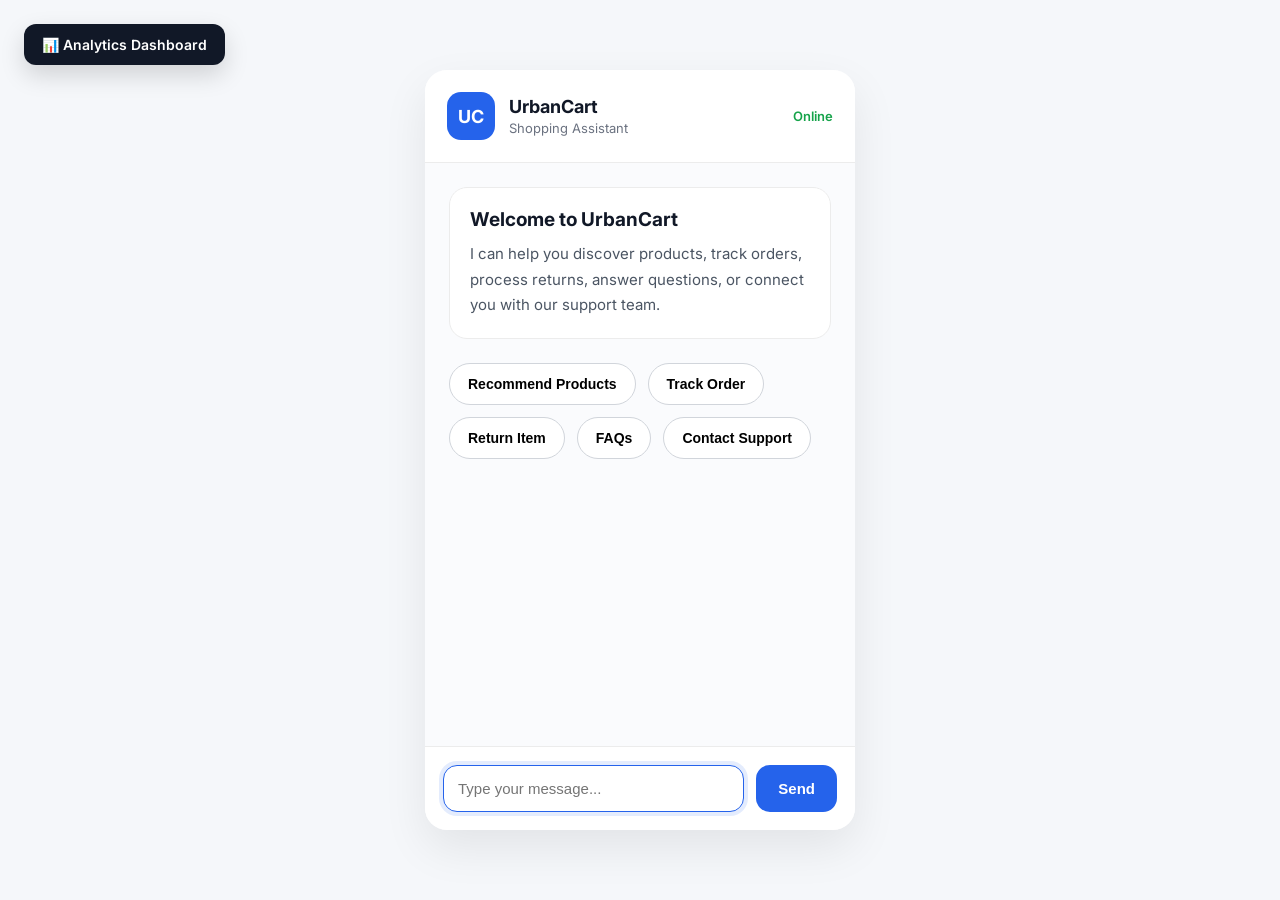
==== frontend/index.html @ 838c339c "UrbanCart AI: full customer support AI system with product recommendations, order tracking, returns," ====
<!DOCTYPE html>
<html lang="en">

<head>
    <meta charset="UTF-8">
    <meta name="viewport" content="width=device-width, initial-scale=1.0">

    <title>UrbanCart AI Assistant</title>

    <!-- Google Font -->
    <link href="https://fonts.googleapis.com/css2?family=Inter:wght@300;400;500;600;700&display=swap" rel="stylesheet">

    <!-- CSS -->
    <link rel="stylesheet" href="css/style.css">
</head>

<body>

    <a href="analytics.html" class="analytics-fab" title="Analytics Dashboard">
        📊 Analytics Dashboard
    </a>

    <div class="chat-container">

        <!-- Header -->
        <div class="chat-header">

            <div class="brand">

                <div class="logo">
                    UC
                </div>

                <div>

                    <h2>UrbanCart</h2>

                    <p>Shopping Assistant</p>

                </div>

            </div>

            <div class="status">
                Online
            </div>

        </div>

        <!-- Chat Body -->
        <div class="chat-body" id="chatBody">

            <div class="bot-message">

                <h3>Welcome to UrbanCart</h3>

                <p>
                    I can help you discover products, track orders,
                    process returns, answer questions,
                    or connect you with our support team.
                </p>

            </div>

            <!-- Quick Actions -->

            <div class="quick-actions">

                <button class="quick-btn">
                    Recommend Products
                </button>

                <button class="quick-btn">
                    Track Order
                </button>

                <button class="quick-btn">
                    Return Item
                </button>

                <button class="quick-btn">
                    FAQs
                </button>

                <button class="quick-btn">
                    Contact Support
                </button>

            </div>

        </div>

        <!-- Footer -->

        <div class="chat-footer">

            <input
                type="text"
                id="messageInput"
                placeholder="Type your message..."
            >

            <button id="sendBtn">

                Send

            </button>

        </div>

    </div>

    <script src="js/app.js"></script>

</body>

</html>
---- frontend/css/style.css ----
/* ======================================================
   UrbanCart AI
   Production Chat UI
====================================================== */

*{
    margin:0;
    padding:0;
    box-sizing:border-box;
}

body{

    font-family:'Inter',sans-serif;

    background:#F5F7FA;

    display:flex;

    justify-content:center;

    align-items:center;

    height:100vh;

    color:#111827;

}

/* ======================================================
   Chat Container
====================================================== */

.chat-container{

    width:430px;

    height:760px;

    background:#FFFFFF;

    border-radius:22px;

    display:flex;

    flex-direction:column;

    overflow:hidden;

    box-shadow:
        0 18px 45px rgba(0,0,0,.08);

}

/* ======================================================
   Header
====================================================== */

.chat-header{

    display:flex;

    justify-content:space-between;

    align-items:center;

    padding:22px;

    border-bottom:1px solid #ECECEC;

    background:#FFFFFF;

}

.brand{

    display:flex;

    align-items:center;

    gap:14px;

}

.logo{

    width:48px;

    height:48px;

    border-radius:14px;

    background:#2563EB;

    color:white;

    display:flex;

    justify-content:center;

    align-items:center;

    font-size:18px;

    font-weight:700;

}

.brand h2{

    font-size:18px;

    font-weight:700;

}

.brand p{

    margin-top:3px;

    font-size:13px;

    color:#6B7280;

}

.status{

    font-size:13px;

    font-weight:600;

    color:#16A34A;

}

/* ======================================================
   Chat Area
====================================================== */

.chat-body{

    flex:1;

    overflow-y:auto;

    padding:24px;

    background:#FAFBFD;

    scroll-behavior:smooth;

}

/* Scrollbar */

.chat-body::-webkit-scrollbar{

    width:6px;

}

.chat-body::-webkit-scrollbar-thumb{

    background:#D6D6D6;

    border-radius:20px;

}

/* ======================================================
   Welcome Card
====================================================== */

.bot-message{

    background:#FFFFFF;

    border:1px solid #ECECEC;

    border-radius:18px;

    padding:20px;

    margin-bottom:24px;

}

.bot-message h3{

    font-size:19px;

    font-weight:700;

    margin-bottom:10px;

}

.bot-message p{

    line-height:1.7;

    color:#4B5563;

    font-size:15px;

}

/* ======================================================
   Quick Actions
====================================================== */

.quick-actions{

    display:flex;

    flex-wrap:wrap;

    gap:12px;

}

.quick-btn{

    background:#FFFFFF;

    border:1px solid #D1D5DB;

    border-radius:40px;

    padding:12px 18px;

    cursor:pointer;

    font-size:14px;

    font-weight:600;

    transition:.25s;

}

.quick-btn:hover{

    background:#2563EB;

    color:white;

    border-color:#2563EB;

    transform:translateY(-2px);

}

/* ======================================================
   User Message
====================================================== */

.user{

    display:flex;

    justify-content:flex-end;

    margin-bottom:18px;

}

.user p{

    background:#2563EB;

    color:white;

    padding:14px 18px;

    border-radius:18px 18px 6px 18px;

    max-width:80%;

    line-height:1.7;

    font-size:15px;

    animation:fadeIn .25s ease;

}

/* ======================================================
   Bot Message
====================================================== */

.bot{

    display:flex;

    justify-content:flex-start;

    margin-bottom:18px;

}

.bot p{

    background:#FFFFFF;

    border:1px solid #E5E7EB;

    color:#111827;

    padding:14px 18px;

    border-radius:18px 18px 18px 6px;

    max-width:80%;

    line-height:1.7;

    font-size:15px;

    white-space:pre-wrap;

    animation:fadeIn .25s ease;

}

/* ======================================================
   Typing Animation
====================================================== */

.typing-indicator{

    display:flex;

    align-items:center;

    gap:6px;

    background:white;

    padding:14px 18px;

    border-radius:18px;

    border:1px solid #E5E7EB;

}

.typing-indicator span{

    width:8px;

    height:8px;

    background:#9CA3AF;

    border-radius:50%;

    animation:typing 1.2s infinite;

}

.typing-indicator span:nth-child(2){

    animation-delay:.2s;

}

.typing-indicator span:nth-child(3){

    animation-delay:.4s;

}

/* ======================================================
   Footer
====================================================== */

.chat-footer{

    display:flex;

    gap:12px;

    padding:18px;

    background:white;

    border-top:1px solid #ECECEC;

}

.chat-footer input{

    flex:1;

    border:1px solid #D1D5DB;

    border-radius:14px;

    padding:14px;

    font-size:15px;

    outline:none;

    transition:.25s;

}

.chat-footer input:focus{

    border-color:#2563EB;

    box-shadow:
        0 0 0 4px rgba(37,99,235,.12);

}

.chat-footer button{

    border:none;

    background:#2563EB;

    color:white;

    padding:14px 22px;

    border-radius:14px;

    cursor:pointer;

    font-size:15px;

    font-weight:600;

    transition:.25s;

}

.chat-footer button:hover{

    background:#1D4ED8;

    transform:translateY(-1px);

}

/* ======================================================
   Animations
====================================================== */

@keyframes fadeIn{

    from{

        opacity:0;

        transform:translateY(10px);

    }

    to{

        opacity:1;

        transform:translateY(0);

    }

}

@keyframes typing{

    0%{

        transform:translateY(0);

        opacity:.4;

    }

    50%{

        transform:translateY(-5px);

        opacity:1;

    }

    100%{

        transform:translateY(0);

        opacity:.4;

    }

}

/* ======================================================
   Mobile
====================================================== */

@media(max-width:480px){

.chat-container{

    width:100%;

    height:100vh;

    border-radius:0;

}

.chat-body{

    padding:18px;

}

.chat-footer{

    padding:14px;

}

}

/* ======================================================
   Analytics Dashboard Button (floating, outside chatbot)
====================================================== */

.analytics-fab{

    position:fixed;

    top:24px;

    left:24px;

    background:#111827;

    color:#FFFFFF;

    padding:12px 18px;

    border-radius:12px;

    font-family:'Inter',sans-serif;

    font-size:14px;

    font-weight:600;

    text-decoration:none;

    box-shadow:0 10px 25px rgba(0,0,0,.15);

    display:inline-flex;

    align-items:center;

    gap:8px;

    transition:background .2s ease, transform .2s ease;

}

.analytics-fab:hover{

    background:#2563EB;

    transform:translateY(-2px);

}
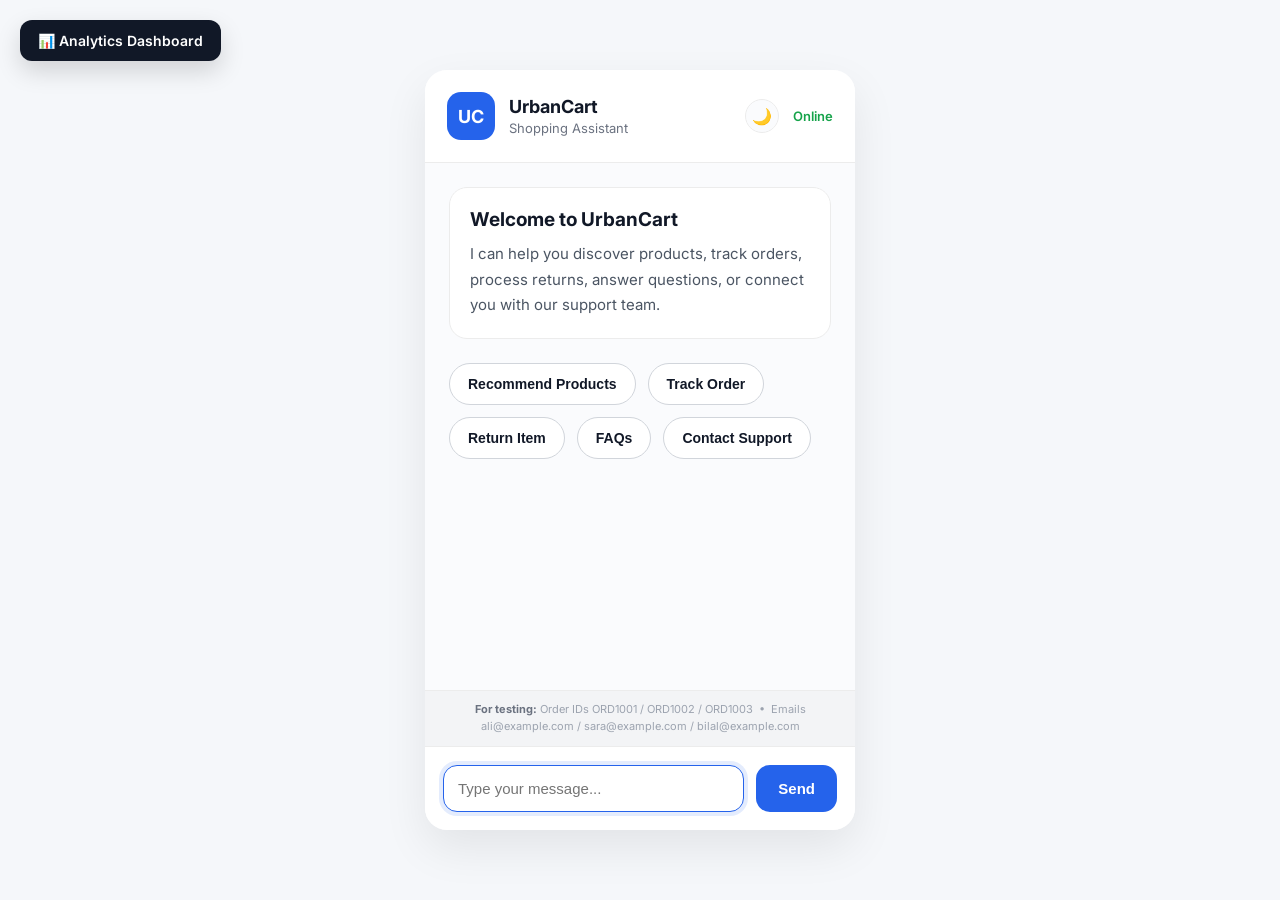
==== commit c4f860b9: "Update frontend UI and chatbot" ====
--- a/frontend/index.html
+++ b/frontend/index.html
@@ -41,8 +41,16 @@
 
             </div>
 
-            <div class="status">
-                Online
+            <div class="header-right">
+
+                <button class="theme-toggle" id="themeToggle" title="Toggle dark mode">
+                    🌙
+                </button>
+
+                <div class="status">
+                    Online
+                </div>
+
             </div>
 
         </div>
@@ -90,6 +98,13 @@
 
         </div>
 
+        <!-- Testing Note -->
+
+        <div class="testing-note">
+            <strong>For testing:</strong> Order IDs ORD1001 / ORD1002 / ORD1003 &nbsp;•&nbsp;
+            Emails ali@example.com / sara@example.com / bilal@example.com
+        </div>
+
         <!-- Footer -->
 
         <div class="chat-footer">
--- a/frontend/css/style.css
+++ b/frontend/css/style.css
@@ -9,11 +9,57 @@
     box-sizing:border-box;
 }
 
+/* ======================================================
+   Theme Variables
+====================================================== */
+
+:root{
+
+    --bg-page:#F5F7FA;
+    --bg-card:#FFFFFF;
+    --bg-chat-body:#FAFBFD;
+    --text-primary:#111827;
+    --text-secondary:#6B7280;
+    --text-bot:#4B5563;
+    --border-color:#ECECEC;
+    --border-color-2:#E5E7EB;
+    --border-input:#D1D5DB;
+    --accent:#2563EB;
+    --accent-hover:#1D4ED8;
+    --status-green:#16A34A;
+    --scrollbar:#D6D6D6;
+    --fab-bg:#111827;
+    --note-bg:#F3F4F6;
+    --note-text:#9CA3AF;
+
+}
+
+[data-theme="dark"]{
+
+    --bg-page:#0F172A;
+    --bg-card:#1E293B;
+    --bg-chat-body:#0B1220;
+    --text-primary:#F1F5F9;
+    --text-secondary:#94A3B8;
+    --text-bot:#CBD5E1;
+    --border-color:#334155;
+    --border-color-2:#334155;
+    --border-input:#475569;
+    --accent:#3B82F6;
+    --accent-hover:#60A5FA;
+    --status-green:#4ADE80;
+    --scrollbar:#475569;
+    --fab-bg:#1E293B;
+    --note-bg:#1E293B;
+    --note-text:#64748B;
+
+}
+
 body{
 
     font-family:'Inter',sans-serif;
 
-    background:#F5F7FA;
+    background:var(--bg-page);
 
     display:flex;
 
@@ -23,7 +69,9 @@
 
     height:100vh;
 
-    color:#111827;
+    color:var(--text-primary);
+
+    transition:background .25s ease, color .25s ease;
 
 }
 
@@ -37,7 +85,7 @@
 
     height:760px;
 
-    background:#FFFFFF;
+    background:var(--bg-card);
 
     border-radius:22px;
 
@@ -50,6 +98,8 @@
     box-shadow:
         0 18px 45px rgba(0,0,0,.08);
 
+    transition:background .25s ease;
+
 }
 
 /* ======================================================
@@ -66,9 +116,9 @@
 
     padding:22px;
 
-    border-bottom:1px solid #ECECEC;
-
-    background:#FFFFFF;
+    border-bottom:1px solid var(--border-color);
+
+    background:var(--bg-card);
 
 }
 
@@ -90,7 +140,7 @@
 
     border-radius:14px;
 
-    background:#2563EB;
+    background:var(--accent);
 
     color:white;
 
@@ -112,6 +162,8 @@
 
     font-weight:700;
 
+    color:var(--text-primary);
+
 }
 
 .brand p{
@@ -120,7 +172,17 @@
 
     font-size:13px;
 
-    color:#6B7280;
+    color:var(--text-secondary);
+
+}
+
+.header-right{
+
+    display:flex;
+
+    align-items:center;
+
+    gap:14px;
 
 }
 
@@ -130,7 +192,39 @@
 
     font-weight:600;
 
-    color:#16A34A;
+    color:var(--status-green);
+
+}
+
+.theme-toggle{
+
+    background:var(--bg-chat-body);
+
+    border:1px solid var(--border-color);
+
+    border-radius:50%;
+
+    width:34px;
+
+    height:34px;
+
+    display:flex;
+
+    align-items:center;
+
+    justify-content:center;
+
+    cursor:pointer;
+
+    font-size:16px;
+
+    transition:.2s;
+
+}
+
+.theme-toggle:hover{
+
+    transform:translateY(-2px);
 
 }
 
@@ -146,7 +240,7 @@
 
     padding:24px;
 
-    background:#FAFBFD;
+    background:var(--bg-chat-body);
 
     scroll-behavior:smooth;
 
@@ -162,7 +256,7 @@
 
 .chat-body::-webkit-scrollbar-thumb{
 
-    background:#D6D6D6;
+    background:var(--scrollbar);
 
     border-radius:20px;
 
@@ -174,9 +268,9 @@
 
 .bot-message{
 
-    background:#FFFFFF;
-
-    border:1px solid #ECECEC;
+    background:var(--bg-card);
+
+    border:1px solid var(--border-color);
 
     border-radius:18px;
 
@@ -194,13 +288,15 @@
 
     margin-bottom:10px;
 
+    color:var(--text-primary);
+
 }
 
 .bot-message p{
 
     line-height:1.7;
 
-    color:#4B5563;
+    color:var(--text-bot);
 
     font-size:15px;
 
@@ -218,13 +314,17 @@
 
     gap:12px;
 
+    /* Prevents whatever comes next (welcome card, a chat
+       bubble) from sitting flush against this button row. */
+    margin-bottom:24px;
+
 }
 
 .quick-btn{
 
-    background:#FFFFFF;
-
-    border:1px solid #D1D5DB;
+    background:var(--bg-card);
+
+    border:1px solid var(--border-input);
 
     border-radius:40px;
 
@@ -236,17 +336,19 @@
 
     font-weight:600;
 
+    color:var(--text-primary);
+
     transition:.25s;
 
 }
 
 .quick-btn:hover{
 
-    background:#2563EB;
+    background:var(--accent);
 
     color:white;
 
-    border-color:#2563EB;
+    border-color:var(--accent);
 
     transform:translateY(-2px);
 
@@ -268,7 +370,7 @@
 
 .user p{
 
-    background:#2563EB;
+    background:var(--accent);
 
     color:white;
 
@@ -302,11 +404,11 @@
 
 .bot p{
 
-    background:#FFFFFF;
-
-    border:1px solid #E5E7EB;
-
-    color:#111827;
+    background:var(--bg-card);
+
+    border:1px solid var(--border-color-2);
+
+    color:var(--text-primary);
 
     padding:14px 18px;
 
@@ -336,13 +438,13 @@
 
     gap:6px;
 
-    background:white;
+    background:var(--bg-card);
 
     padding:14px 18px;
 
     border-radius:18px;
 
-    border:1px solid #E5E7EB;
+    border:1px solid var(--border-color-2);
 
 }
 
@@ -352,7 +454,7 @@
 
     height:8px;
 
-    background:#9CA3AF;
+    background:var(--text-secondary);
 
     border-radius:50%;
 
@@ -373,6 +475,34 @@
 }
 
 /* ======================================================
+   Testing Note (dummy data hint for graders/testers)
+====================================================== */
+
+.testing-note{
+
+    background:var(--note-bg);
+
+    color:var(--note-text);
+
+    font-size:11px;
+
+    line-height:1.6;
+
+    padding:10px 14px;
+
+    text-align:center;
+
+    border-top:1px solid var(--border-color);
+
+}
+
+.testing-note strong{
+
+    color:var(--text-secondary);
+
+}
+
+/* ======================================================
    Footer
 ====================================================== */
 
@@ -384,9 +514,9 @@
 
     padding:18px;
 
-    background:white;
-
-    border-top:1px solid #ECECEC;
+    background:var(--bg-card);
+
+    border-top:1px solid var(--border-color);
 
 }
 
@@ -394,7 +524,7 @@
 
     flex:1;
 
-    border:1px solid #D1D5DB;
+    border:1px solid var(--border-input);
 
     border-radius:14px;
 
@@ -404,13 +534,17 @@
 
     outline:none;
 
+    background:var(--bg-card);
+
+    color:var(--text-primary);
+
     transition:.25s;
 
 }
 
 .chat-footer input:focus{
 
-    border-color:#2563EB;
+    border-color:var(--accent);
 
     box-shadow:
         0 0 0 4px rgba(37,99,235,.12);
@@ -421,7 +555,7 @@
 
     border:none;
 
-    background:#2563EB;
+    background:var(--accent);
 
     color:white;
 
@@ -441,7 +575,7 @@
 
 .chat-footer button:hover{
 
-    background:#1D4ED8;
+    background:var(--accent-hover);
 
     transform:translateY(-1px);
 
@@ -500,19 +634,105 @@
 }
 
 /* ======================================================
+   Analytics Dashboard Button (floating, outside chatbot)
+====================================================== */
+
+.analytics-fab{
+
+    position:fixed;
+
+    top:20px;
+
+    left:20px;
+
+    background:var(--fab-bg);
+
+    color:#FFFFFF;
+
+    padding:12px 18px;
+
+    border-radius:12px;
+
+    font-family:'Inter',sans-serif;
+
+    font-size:14px;
+
+    font-weight:600;
+
+    text-decoration:none;
+
+    box-shadow:0 10px 25px rgba(0,0,0,.15);
+
+    display:inline-flex;
+
+    align-items:center;
+
+    gap:8px;
+
+    transition:background .2s ease, transform .2s ease;
+
+    z-index:1000;
+
+}
+
+.analytics-fab:hover{
+
+    background:var(--accent);
+
+    transform:translateY(-2px);
+
+}
+
+/* ======================================================
    Mobile
 ====================================================== */
 
 @media(max-width:480px){
 
+/* On mobile the chat container goes full-screen edge to
+   edge. The analytics button is fixed to the viewport, not
+   the chat card, so it needs its own reserved strip above
+   the card — otherwise it sits on top of the header no
+   matter how the card itself is positioned. */
+
+body{
+
+    align-items:flex-start;
+
+    height:100vh;
+
+}
+
+.analytics-fab{
+
+    position:fixed;
+
+    top:8px;
+
+    left:8px;
+
+    right:8px;
+
+    justify-content:center;
+
+    padding:10px 14px;
+
+    font-size:13px;
+
+    border-radius:10px;
+
+}
+
 .chat-container{
 
     width:100%;
 
-    height:100vh;
+    height:calc(100vh - 64px);
 
     border-radius:0;
 
+    margin-top:64px;
+
 }
 
 .chat-body{
@@ -527,52 +747,4 @@
 
 }
 
-}
-
-/* ======================================================
-   Analytics Dashboard Button (floating, outside chatbot)
-====================================================== */
-
-.analytics-fab{
-
-    position:fixed;
-
-    top:24px;
-
-    left:24px;
-
-    background:#111827;
-
-    color:#FFFFFF;
-
-    padding:12px 18px;
-
-    border-radius:12px;
-
-    font-family:'Inter',sans-serif;
-
-    font-size:14px;
-
-    font-weight:600;
-
-    text-decoration:none;
-
-    box-shadow:0 10px 25px rgba(0,0,0,.15);
-
-    display:inline-flex;
-
-    align-items:center;
-
-    gap:8px;
-
-    transition:background .2s ease, transform .2s ease;
-
-}
-
-.analytics-fab:hover{
-
-    background:#2563EB;
-
-    transform:translateY(-2px);
-
 }
